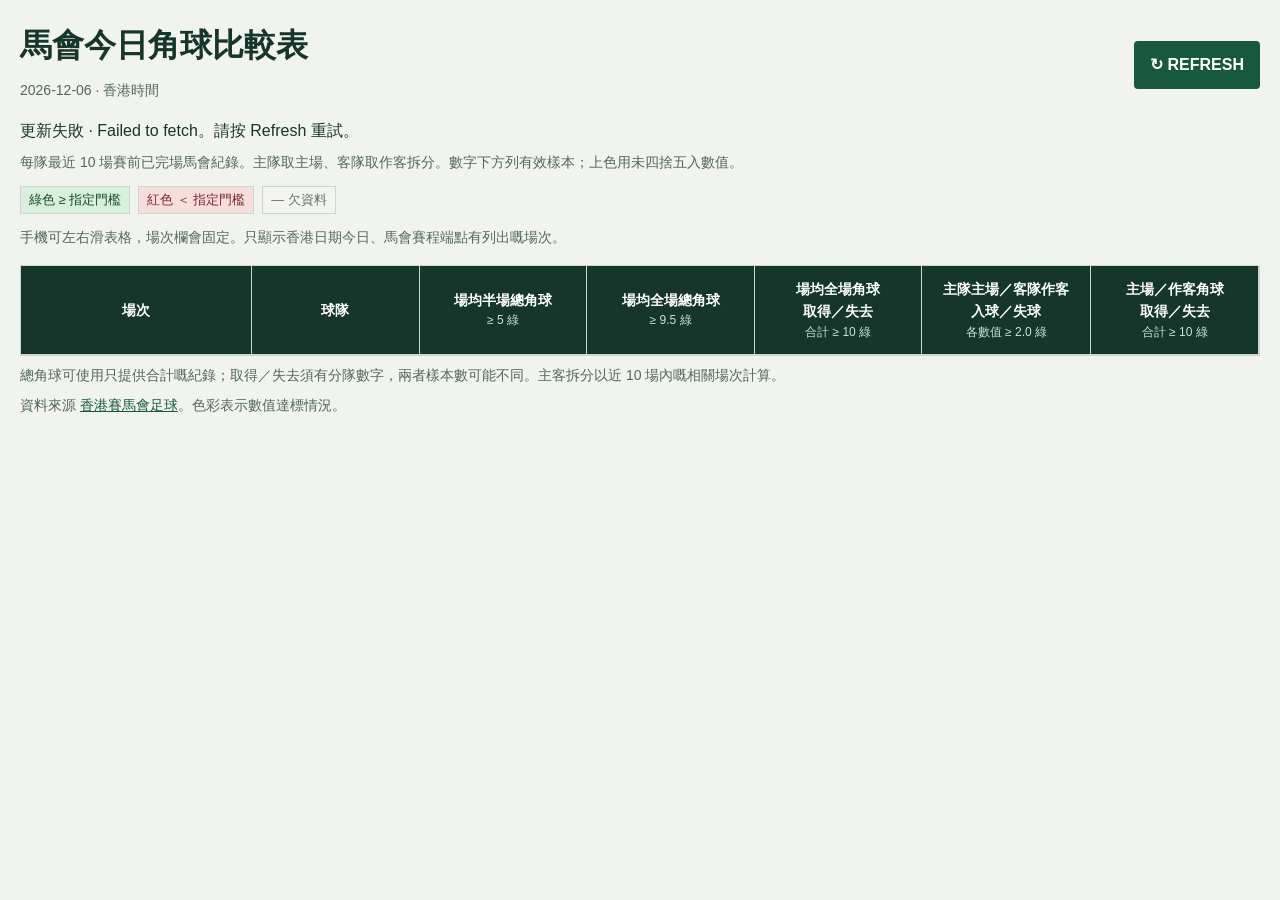
==== football-corner-table/index.html @ 9b38e11c "Publish today's HKJC corner comparison table with per-team threshold coloring" ====
<!doctype html>
<html lang="zh-Hant">
<head>
<meta charset="utf-8">
<meta name="viewport" content="width=device-width,initial-scale=1,viewport-fit=cover">
<title>馬會今日角球比較表</title>
<style>
:root{--ink:#17362b;--dim:#53675e;--line:#cbd8ce;--paper:#fff;--wash:#f0f3ee;--accent:#17583e}
*{box-sizing:border-box}body{margin:0;background:var(--wash);color:var(--ink);font:16px/1.6 -apple-system,BlinkMacSystemFont,"Segoe UI","Microsoft JhengHei",sans-serif}main{max-width:100rem;margin:auto;padding:1.25rem}
h1{font-size:clamp(1.4rem,3vw,2rem);margin:0}p{margin:.5rem 0}.heading{display:flex;justify-content:space-between;align-items:center;gap:1rem;flex-wrap:wrap}
button{font:inherit;min-height:48px;padding:.5rem 1rem;background:var(--accent);color:white;border:0;border-radius:.25rem;font-weight:650;cursor:pointer}button:disabled{opacity:.6;cursor:wait}:focus-visible{outline:3px solid #a65900;outline-offset:3px}
.note,small{color:var(--dim)}.note{font-size:.875rem}small{display:block;font-size:.75rem;font-weight:400}
.table-wrap{margin-top:1rem;overflow:auto;max-height:78vh;background:white;border:1px solid var(--line);overscroll-behavior:contain}
table{width:100%;min-width:1100px;border-collapse:separate;border-spacing:0;font-size:14px;font-variant-numeric:tabular-nums}
th,td{padding:.75rem .6rem;border-bottom:1px solid var(--line);border-right:1px solid var(--line);text-align:center;vertical-align:middle}
thead th{position:sticky;top:0;z-index:3;background:#17362b;color:white;min-width:145px;font-weight:650}
thead small{color:#c8e3d1}
th.match{position:sticky;left:0;background:white;z-index:2;text-align:left;min-width:200px;max-width:220px;font-weight:600}
th.team{text-align:left;min-width:130px;background:#fafcf9}
thead th:first-child{left:0;z-index:4;min-width:200px}
tbody tr:nth-child(2n) td,tbody tr:nth-child(2n) th.team{border-bottom:3px solid #a8bfae}
.value{font-size:1.1rem;font-weight:700;white-space:nowrap}
.green{background:#d7efdc;color:#164b2c}.red{background:#f8dddd;color:#742a2c}.missing{background:#f3f4f2;color:#617168}
.green small{color:#2c6542}.red small{color:#7b4646}
.goal-value{display:inline-block;padding:.2rem .4rem;border-radius:.2rem;font-size:1.1rem;font-weight:700}
.legend{display:flex;gap:.5rem;flex-wrap:wrap;margin:.75rem 0}.legend span{padding:.2rem .5rem;border:1px solid var(--line);font-size:.8rem}
a{color:var(--accent)}.team small{font-weight:600}
@media(max-width:700px){main{padding:1rem max(.75rem,env(safe-area-inset-right)) 2rem max(.75rem,env(safe-area-inset-left))}.table-wrap{max-height:75vh}th.match{min-width:155px;max-width:155px}thead th:first-child{min-width:155px}table{min-width:1020px}th,td{padding:.6rem .5rem}}
</style>
</head>
<body><main>
<div class="heading"><div><h1>馬會今日角球比較表</h1><p id="date" class="note"></p></div><button id="refresh">↻ REFRESH</button></div>
<p id="status" role="status">正在讀取今日場次…</p>
<p class="note">每隊最近 10 場賽前已完場馬會紀錄。主隊取主場、客隊取作客拆分。數字下方列有效樣本；上色用未四捨五入數值。</p>
<div class="legend"><span class="green">綠色 ≥ 指定門檻</span><span class="red">紅色 ＜ 指定門檻</span><span class="missing">— 欠資料</span></div>
<p class="note">手機可左右滑表格，場次欄會固定。只顯示香港日期今日、馬會賽程端點有列出嘅場次。</p>
<div class="table-wrap" role="region" aria-label="今日場次角球及得失球比較表，可左右滑動" tabindex="0">
<table>
<thead><tr>
<th scope="col">場次</th><th scope="col">球隊</th>
<th scope="col">場均半場總角球<small>≥ 5 綠</small></th>
<th scope="col">場均全場總角球<small>≥ 9.5 綠</small></th>
<th scope="col">場均全場角球<br>取得／失去<small>合計 ≥ 10 綠</small></th>
<th scope="col">主隊主場／客隊作客<br>入球／失球<small>各數值 ≥ 2.0 綠</small></th>
<th scope="col">主場／作客角球<br>取得／失去<small>合計 ≥ 10 綠</small></th>
</tr></thead><tbody id="matches"></tbody>
</table></div>
<p class="note">總角球可使用只提供合計嘅紀錄；取得／失去須有分隊數字，兩者樣本數可能不同。主客拆分以近 10 場內嘅相關場次計算。</p>
<p class="note">資料來源 <a href="https://bet.hkjc.com/ch/football/home" target="_blank" rel="noopener">香港賽馬會足球</a>。色彩表示數值達標情況。</p>
</main><script type="module" src="app.js?v=1"></script></body></html>
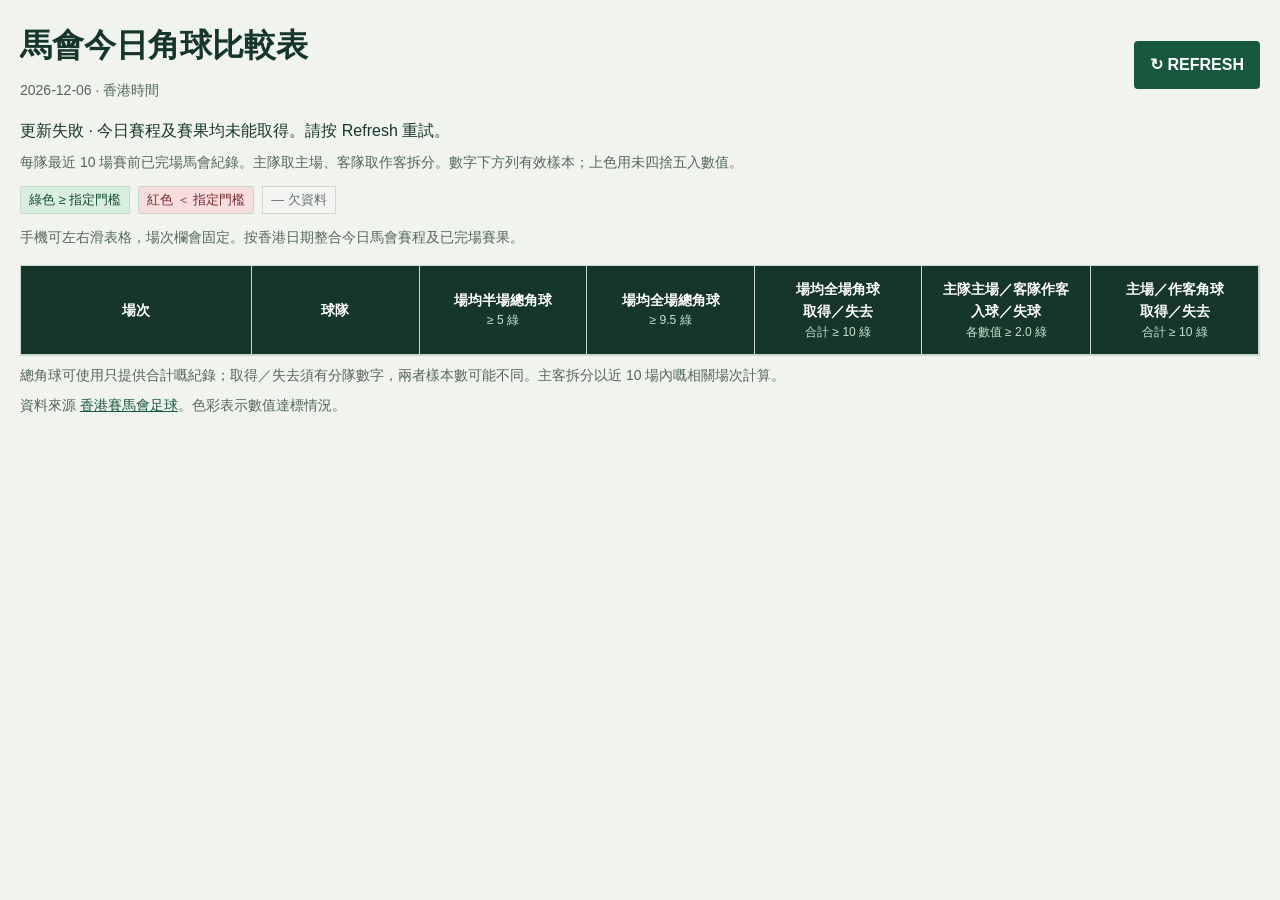
==== commit a698ece5: "Include today's completed HKJC fixtures alongside listed matches" ====
--- a/football-corner-table/index.html
+++ b/football-corner-table/index.html
@@ -33,7 +33,7 @@
 <p id="status" role="status">正在讀取今日場次…</p>
 <p class="note">每隊最近 10 場賽前已完場馬會紀錄。主隊取主場、客隊取作客拆分。數字下方列有效樣本；上色用未四捨五入數值。</p>
 <div class="legend"><span class="green">綠色 ≥ 指定門檻</span><span class="red">紅色 ＜ 指定門檻</span><span class="missing">— 欠資料</span></div>
-<p class="note">手機可左右滑表格，場次欄會固定。只顯示香港日期今日、馬會賽程端點有列出嘅場次。</p>
+<p class="note">手機可左右滑表格，場次欄會固定。按香港日期整合今日馬會賽程及已完場賽果。</p>
 <div class="table-wrap" role="region" aria-label="今日場次角球及得失球比較表，可左右滑動" tabindex="0">
 <table>
 <thead><tr>
@@ -47,4 +47,4 @@
 </table></div>
 <p class="note">總角球可使用只提供合計嘅紀錄；取得／失去須有分隊數字，兩者樣本數可能不同。主客拆分以近 10 場內嘅相關場次計算。</p>
 <p class="note">資料來源 <a href="https://bet.hkjc.com/ch/football/home" target="_blank" rel="noopener">香港賽馬會足球</a>。色彩表示數值達標情況。</p>
-</main><script type="module" src="app.js?v=1"></script></body></html>
+</main><script type="module" src="app.js?v=2"></script></body></html>
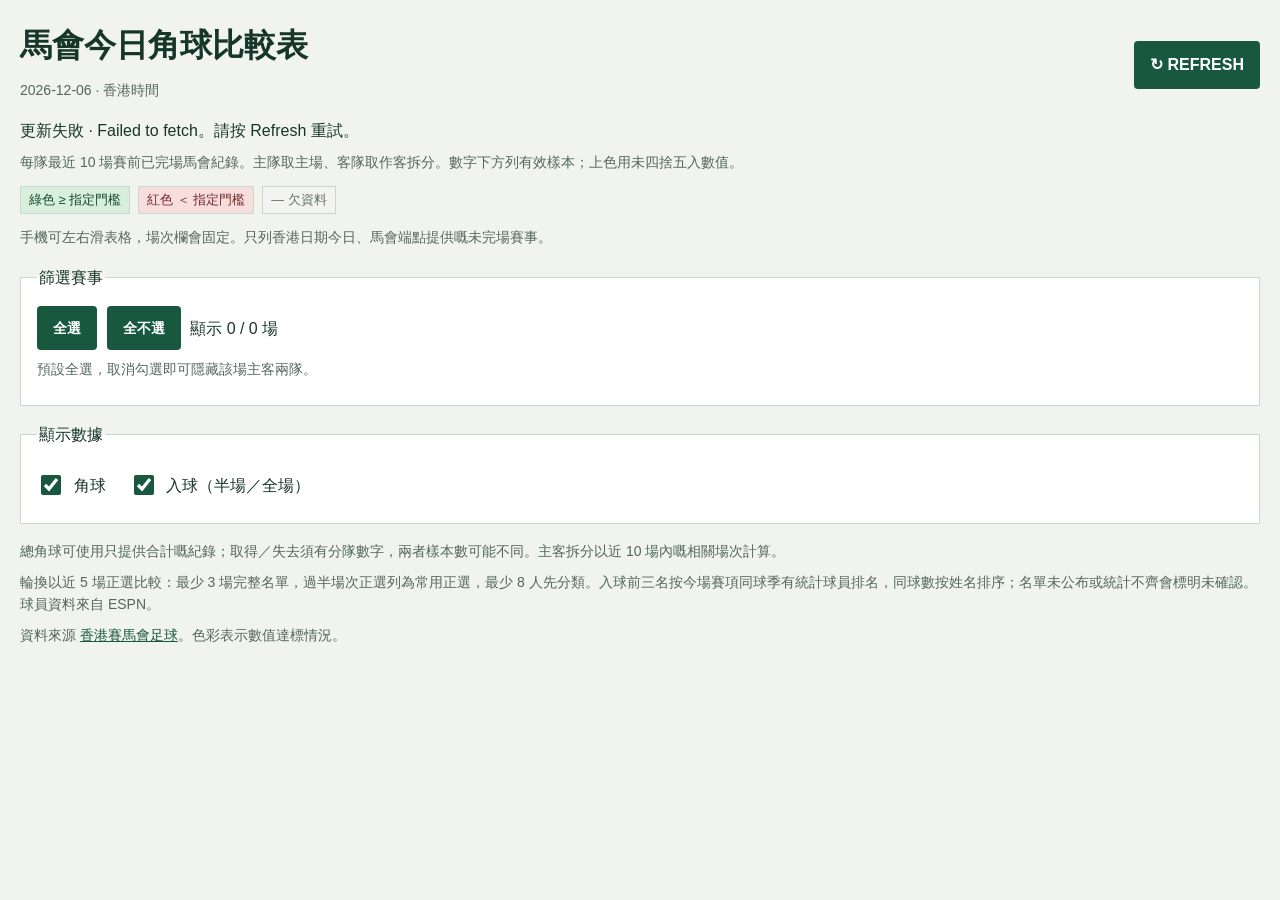
==== commit 0f96cf0c: "Add fixture and metric filters, half-time goal splits and lineup alerts" ====
--- a/football-corner-table/index.html
+++ b/football-corner-table/index.html
@@ -11,7 +11,7 @@
 button{font:inherit;min-height:48px;padding:.5rem 1rem;background:var(--accent);color:white;border:0;border-radius:.25rem;font-weight:650;cursor:pointer}button:disabled{opacity:.6;cursor:wait}:focus-visible{outline:3px solid #a65900;outline-offset:3px}
 .note,small{color:var(--dim)}.note{font-size:.875rem}small{display:block;font-size:.75rem;font-weight:400}
 .table-wrap{margin-top:1rem;overflow:auto;max-height:78vh;background:white;border:1px solid var(--line);overscroll-behavior:contain}
-table{width:100%;min-width:1100px;border-collapse:separate;border-spacing:0;font-size:14px;font-variant-numeric:tabular-nums}
+table{width:100%;min-width:1470px;border-collapse:separate;border-spacing:0;font-size:14px;font-variant-numeric:tabular-nums}
 th,td{padding:.75rem .6rem;border-bottom:1px solid var(--line);border-right:1px solid var(--line);text-align:center;vertical-align:middle}
 thead th{position:sticky;top:0;z-index:3;background:#17362b;color:white;min-width:145px;font-weight:650}
 thead small{color:#c8e3d1}
@@ -25,7 +25,9 @@
 .goal-value{display:inline-block;padding:.2rem .4rem;border-radius:.2rem;font-size:1.1rem;font-weight:700}
 .legend{display:flex;gap:.5rem;flex-wrap:wrap;margin:.75rem 0}.legend span{padding:.2rem .5rem;border:1px solid var(--line);font-size:.8rem}
 a{color:var(--accent)}.team small{font-weight:600}
-@media(max-width:700px){main{padding:1rem max(.75rem,env(safe-area-inset-right)) 2rem max(.75rem,env(safe-area-inset-left))}.table-wrap{max-height:75vh}th.match{min-width:155px;max-width:155px}thead th:first-child{min-width:155px}table{min-width:1020px}th,td{padding:.6rem .5rem}}
+@media(max-width:700px){main{padding:1rem max(.75rem,env(safe-area-inset-right)) 2rem max(.75rem,env(safe-area-inset-left))}.table-wrap{max-height:75vh}th.match{min-width:155px;max-width:155px}thead th:first-child{min-width:155px}table{min-width:1450px}th,td{padding:.6rem .5rem}}
+[hidden]{display:none!important}.filters{margin:1rem 0;padding:1rem;border:1px solid var(--line);background:white}.filter-head{display:flex;align-items:center;gap:.6rem;flex-wrap:wrap}.filter-head button{font-size:.85rem;min-height:44px}.filter-options{display:grid;grid-template-columns:repeat(auto-fit,minmax(min(100%,320px),1fr));gap:.25rem .75rem;margin-top:.5rem}.filters label{display:flex;align-items:center;gap:.6rem;min-height:44px;cursor:pointer}.filters input{width:20px;height:20px;flex-shrink:0;accent-color:var(--accent)}.column-options{display:flex;gap:1.5rem;flex-wrap:wrap}.hide-corners [data-kind="corners"],.hide-goals [data-kind="goals"]{display:none}
+.lineup-names{font-size:.8rem;line-height:1.55;text-align:left}.lineup-names span{display:block}
 </style>
 </head>
 <body><main>
@@ -33,18 +35,22 @@
 <p id="status" role="status">正在讀取今日場次…</p>
 <p class="note">每隊最近 10 場賽前已完場馬會紀錄。主隊取主場、客隊取作客拆分。數字下方列有效樣本；上色用未四捨五入數值。</p>
 <div class="legend"><span class="green">綠色 ≥ 指定門檻</span><span class="red">紅色 ＜ 指定門檻</span><span class="missing">— 欠資料</span></div>
-<p class="note">手機可左右滑表格，場次欄會固定。按香港日期整合今日馬會賽程及已完場賽果。</p>
-<div class="table-wrap" role="region" aria-label="今日場次角球及得失球比較表，可左右滑動" tabindex="0">
-<table>
+<p class="note">手機可左右滑表格，場次欄會固定。只列香港日期今日、馬會端點提供嘅未完場賽事。</p>
+<fieldset class="filters"><legend>篩選賽事</legend><div class="filter-head"><button id="select-all" type="button">全選</button><button id="select-none" type="button">全不選</button><span id="selection-count" role="status"></span></div><p class="note">預設全選，取消勾選即可隱藏該場主客兩隊。</p><div id="fixture-options" class="filter-options"></div></fieldset>
+<fieldset class="filters"><legend>顯示數據</legend><div class="column-options"><label><input id="show-corners" type="checkbox" checked>角球</label><label><input id="show-goals" type="checkbox" checked>入球（半場／全場）</label></div></fieldset>
+<p id="no-selection" hidden role="status">未選擇賽事，請勾選場次或按「全選」。</p>
+<div id="comparison" class="table-wrap" role="region" aria-label="今日場次角球及得失球比較表，可左右滑動" tabindex="0">
+<table id="comparison-table">
 <thead><tr>
 <th scope="col">場次</th><th scope="col">球隊</th>
-<th scope="col">場均半場總角球<small>≥ 5 綠</small></th>
-<th scope="col">場均全場總角球<small>≥ 9.5 綠</small></th>
-<th scope="col">場均全場角球<br>取得／失去<small>合計 ≥ 10 綠</small></th>
-<th scope="col">主隊主場／客隊作客<br>入球／失球<small>各數值 ≥ 2.0 綠</small></th>
-<th scope="col">主場／作客角球<br>取得／失去<small>合計 ≥ 10 綠</small></th>
+<th scope="col" data-kind="corners">場均半場總角球<small>≥ 5 綠</small></th>
+<th scope="col" data-kind="corners">場均全場總角球<small>≥ 9.5 綠</small></th>
+<th scope="col" data-kind="corners">場均全場角球<br>取得／失去<small>合計 ≥ 10 綠</small></th>
+<th scope="col" data-kind="goals">主隊主場／客隊作客<br>半場入球／失球<small>各數值 ≥ 1.0 綠</small></th>
+<th scope="col" data-kind="goals">主隊主場／客隊作客<br>全場入球／失球<small>各數值 ≥ 2.0 綠</small></th>
+<th scope="col" data-kind="corners">主場／作客角球<br>取得／失去<small>合計 ≥ 10 綠</small></th><th scope="col">輪換情況<small>多過 4 人紅</small></th><th scope="col">前三射手是否正選<small>有人未正選紅</small></th>
 </tr></thead><tbody id="matches"></tbody>
 </table></div>
 <p class="note">總角球可使用只提供合計嘅紀錄；取得／失去須有分隊數字，兩者樣本數可能不同。主客拆分以近 10 場內嘅相關場次計算。</p>
-<p class="note">資料來源 <a href="https://bet.hkjc.com/ch/football/home" target="_blank" rel="noopener">香港賽馬會足球</a>。色彩表示數值達標情況。</p>
-</main><script type="module" src="app.js?v=2"></script></body></html>
+<p class="note">輪換以近 5 場正選比較：最少 3 場完整名單，過半場次正選列為常用正選，最少 8 人先分類。入球前三名按今場賽項同球季有統計球員排名，同球數按姓名排序；名單未公布或統計不齊會標明未確認。球員資料來自 ESPN。</p><p class="note">資料來源 <a href="https://bet.hkjc.com/ch/football/home" target="_blank" rel="noopener">香港賽馬會足球</a>。色彩表示數值達標情況。</p>
+</main><script type="module" src="app.js?v=4"></script></body></html>
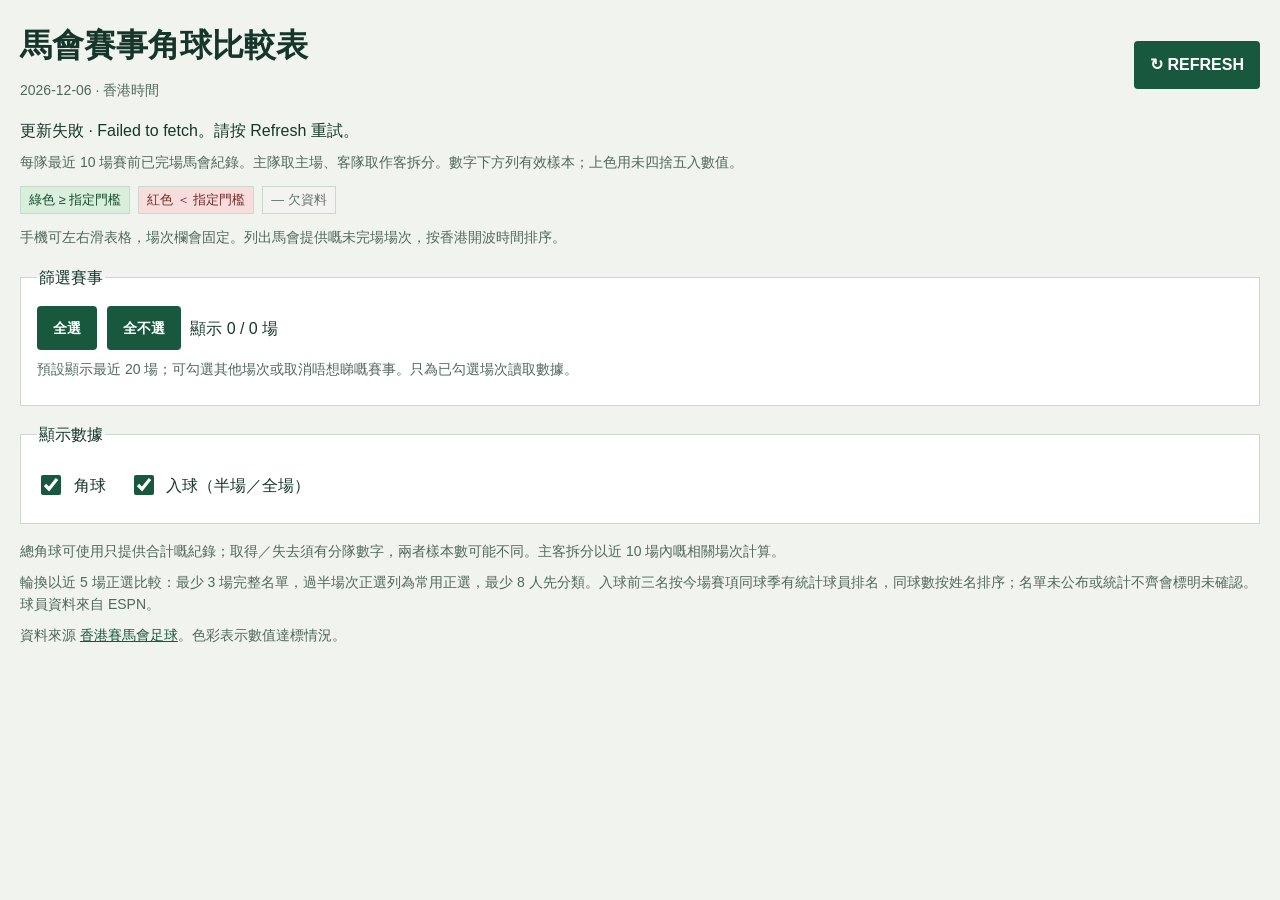
==== commit b0bcd039: "List upcoming fixtures and default to nearest twenty with lazy loading" ====
--- a/football-corner-table/index.html
+++ b/football-corner-table/index.html
@@ -3,7 +3,7 @@
 <head>
 <meta charset="utf-8">
 <meta name="viewport" content="width=device-width,initial-scale=1,viewport-fit=cover">
-<title>馬會今日角球比較表</title>
+<title>馬會賽事角球比較表</title>
 <style>
 :root{--ink:#17362b;--dim:#53675e;--line:#cbd8ce;--paper:#fff;--wash:#f0f3ee;--accent:#17583e}
 *{box-sizing:border-box}body{margin:0;background:var(--wash);color:var(--ink);font:16px/1.6 -apple-system,BlinkMacSystemFont,"Segoe UI","Microsoft JhengHei",sans-serif}main{max-width:100rem;margin:auto;padding:1.25rem}
@@ -31,15 +31,15 @@
 </style>
 </head>
 <body><main>
-<div class="heading"><div><h1>馬會今日角球比較表</h1><p id="date" class="note"></p></div><button id="refresh">↻ REFRESH</button></div>
-<p id="status" role="status">正在讀取今日場次…</p>
+<div class="heading"><div><h1>馬會賽事角球比較表</h1><p id="date" class="note"></p></div><button id="refresh">↻ REFRESH</button></div>
+<p id="status" role="status">正在讀取馬會場次…</p>
 <p class="note">每隊最近 10 場賽前已完場馬會紀錄。主隊取主場、客隊取作客拆分。數字下方列有效樣本；上色用未四捨五入數值。</p>
 <div class="legend"><span class="green">綠色 ≥ 指定門檻</span><span class="red">紅色 ＜ 指定門檻</span><span class="missing">— 欠資料</span></div>
-<p class="note">手機可左右滑表格，場次欄會固定。只列香港日期今日、馬會端點提供嘅未完場賽事。</p>
-<fieldset class="filters"><legend>篩選賽事</legend><div class="filter-head"><button id="select-all" type="button">全選</button><button id="select-none" type="button">全不選</button><span id="selection-count" role="status"></span></div><p class="note">預設全選，取消勾選即可隱藏該場主客兩隊。</p><div id="fixture-options" class="filter-options"></div></fieldset>
+<p class="note">手機可左右滑表格，場次欄會固定。列出馬會提供嘅未完場場次，按香港開波時間排序。</p>
+<fieldset class="filters"><legend>篩選賽事</legend><div class="filter-head"><button id="select-all" type="button">全選</button><button id="select-none" type="button">全不選</button><span id="selection-count" role="status"></span></div><p class="note">預設顯示最近 20 場；可勾選其他場次或取消唔想睇嘅賽事。只為已勾選場次讀取數據。</p><div id="fixture-options" class="filter-options"></div></fieldset>
 <fieldset class="filters"><legend>顯示數據</legend><div class="column-options"><label><input id="show-corners" type="checkbox" checked>角球</label><label><input id="show-goals" type="checkbox" checked>入球（半場／全場）</label></div></fieldset>
 <p id="no-selection" hidden role="status">未選擇賽事，請勾選場次或按「全選」。</p>
-<div id="comparison" class="table-wrap" role="region" aria-label="今日場次角球及得失球比較表，可左右滑動" tabindex="0">
+<div id="comparison" class="table-wrap" role="region" aria-label="場次角球及得失球比較表，可左右滑動" tabindex="0">
 <table id="comparison-table">
 <thead><tr>
 <th scope="col">場次</th><th scope="col">球隊</th>
@@ -53,4 +53,4 @@
 </table></div>
 <p class="note">總角球可使用只提供合計嘅紀錄；取得／失去須有分隊數字，兩者樣本數可能不同。主客拆分以近 10 場內嘅相關場次計算。</p>
 <p class="note">輪換以近 5 場正選比較：最少 3 場完整名單，過半場次正選列為常用正選，最少 8 人先分類。入球前三名按今場賽項同球季有統計球員排名，同球數按姓名排序；名單未公布或統計不齊會標明未確認。球員資料來自 ESPN。</p><p class="note">資料來源 <a href="https://bet.hkjc.com/ch/football/home" target="_blank" rel="noopener">香港賽馬會足球</a>。色彩表示數值達標情況。</p>
-</main><script type="module" src="app.js?v=4"></script></body></html>
+</main><script type="module" src="app.js?v=5"></script></body></html>
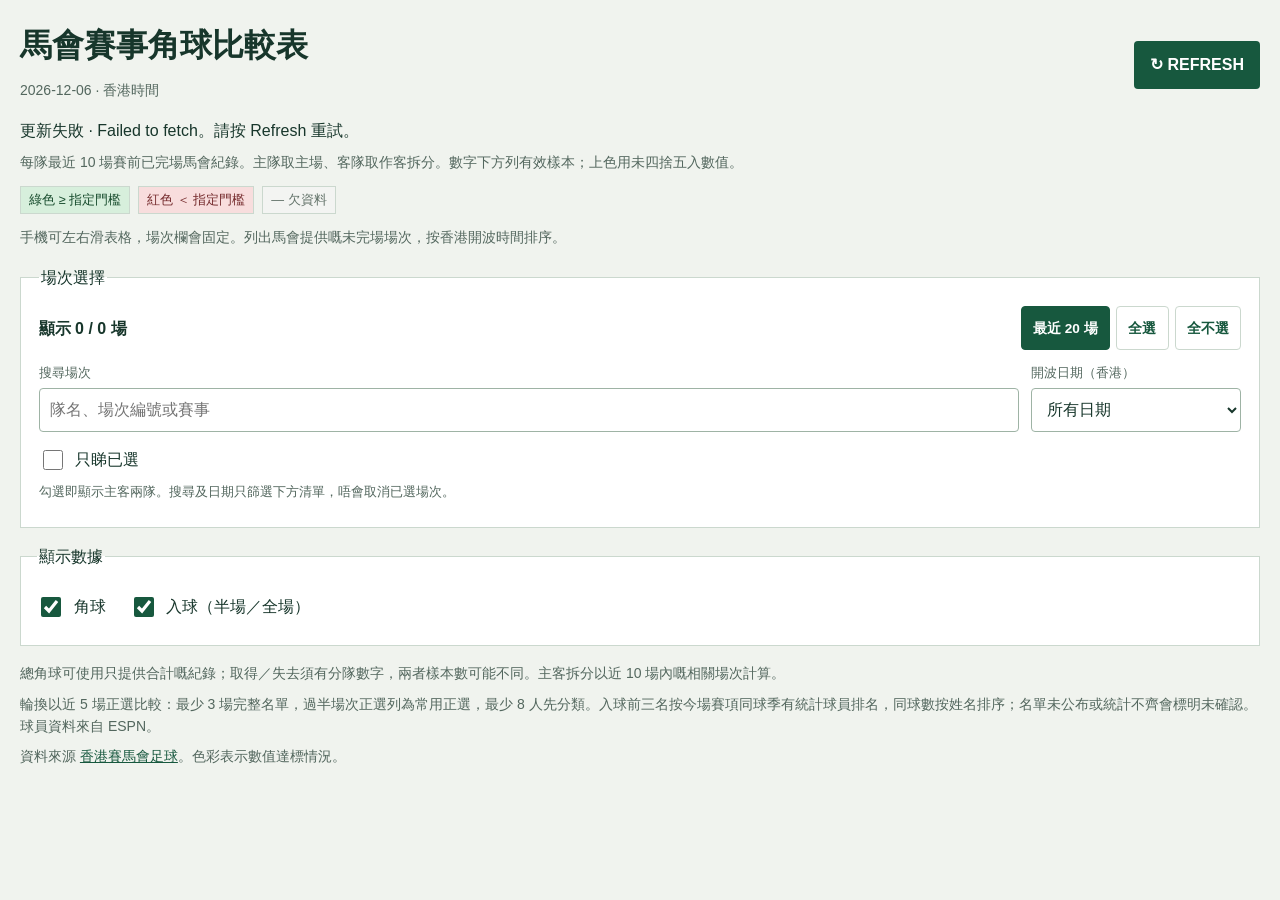
==== commit 95a2f49f: "Organize fixture selection by date with search and compact mobile controls" ====
--- a/football-corner-table/index.html
+++ b/football-corner-table/index.html
@@ -27,6 +27,7 @@
 a{color:var(--accent)}.team small{font-weight:600}
 @media(max-width:700px){main{padding:1rem max(.75rem,env(safe-area-inset-right)) 2rem max(.75rem,env(safe-area-inset-left))}.table-wrap{max-height:75vh}th.match{min-width:155px;max-width:155px}thead th:first-child{min-width:155px}table{min-width:1450px}th,td{padding:.6rem .5rem}}
 [hidden]{display:none!important}.filters{margin:1rem 0;padding:1rem;border:1px solid var(--line);background:white}.filter-head{display:flex;align-items:center;gap:.6rem;flex-wrap:wrap}.filter-head button{font-size:.85rem;min-height:44px}.filter-options{display:grid;grid-template-columns:repeat(auto-fit,minmax(min(100%,320px),1fr));gap:.25rem .75rem;margin-top:.5rem}.filters label{display:flex;align-items:center;gap:.6rem;min-height:44px;cursor:pointer}.filters input{width:20px;height:20px;flex-shrink:0;accent-color:var(--accent)}.column-options{display:flex;gap:1.5rem;flex-wrap:wrap}.hide-corners [data-kind="corners"],.hide-goals [data-kind="goals"]{display:none}
+.filters{min-inline-size:0}.fixture-filter{padding:1rem 1.1rem}.fixture-filter .filter-head{justify-content:space-between}.filter-actions{display:flex;gap:.4rem;flex-wrap:wrap}.filter-actions button{background:white;color:var(--accent);border:1px solid var(--line);font-weight:600;padding:.4rem .7rem}.filter-actions button:first-child{background:var(--accent);color:white;border-color:var(--accent)}.filter-tools{display:grid;grid-template-columns:minmax(0,1fr) 210px;gap:.75rem;margin-top:.8rem}.filters .filter-tools label{display:block;min-height:0;cursor:default;font-size:.8rem;color:var(--dim)}.filters input[type="search"],.filters select{display:block;width:100%;height:44px;margin-top:.25rem;border:1px solid #9eb3a5;border-radius:4px;background:white;color:var(--ink);font:inherit;font-size:16px;padding:.5rem .65rem}.filter-subline{display:flex;justify-content:space-between;align-items:center;gap:1rem;margin-top:.4rem}.filter-hint{margin:0 0 .5rem;font-size:.8rem}.fixture-day{border-top:1px solid var(--line);padding:.8rem 0 .2rem}.date-heading{display:flex;align-items:center;justify-content:space-between;gap:1rem;margin-bottom:.4rem}.date-heading h2{margin:0;font-size:.9rem;font-weight:700}.fixture-grid{display:grid;grid-template-columns:repeat(auto-fit,minmax(min(100%,300px),1fr));gap:.4rem}.filters .fixture-choice{min-width:0;min-height:62px;padding:.5rem .65rem;border:1px solid #dce3dd;border-radius:4px;align-items:center;margin:0}.fixture-choice:has(input:checked){border-color:#44745a;background:#f1f7f2}.fixture-copy{min-width:0;display:block;line-height:1.4}.fixture-copy>span{display:block;font-size:.9rem;font-weight:600;overflow-wrap:anywhere}.fixture-copy small{font-size:.72rem;margin-bottom:.2rem}.fixture-choice:hover{background:#f4f7f2}@media(max-width:600px){.fixture-filter{padding:.8rem}.filter-tools{grid-template-columns:1fr}.filter-head>strong{width:100%}.filter-actions{width:100%}.filter-actions button{flex:1}.fixture-grid{grid-template-columns:1fr}}
 .lineup-names{font-size:.8rem;line-height:1.55;text-align:left}.lineup-names span{display:block}
 </style>
 </head>
@@ -36,7 +37,12 @@
 <p class="note">每隊最近 10 場賽前已完場馬會紀錄。主隊取主場、客隊取作客拆分。數字下方列有效樣本；上色用未四捨五入數值。</p>
 <div class="legend"><span class="green">綠色 ≥ 指定門檻</span><span class="red">紅色 ＜ 指定門檻</span><span class="missing">— 欠資料</span></div>
 <p class="note">手機可左右滑表格，場次欄會固定。列出馬會提供嘅未完場場次，按香港開波時間排序。</p>
-<fieldset class="filters"><legend>篩選賽事</legend><div class="filter-head"><button id="select-all" type="button">全選</button><button id="select-none" type="button">全不選</button><span id="selection-count" role="status"></span></div><p class="note">預設顯示最近 20 場；可勾選其他場次或取消唔想睇嘅賽事。只為已勾選場次讀取數據。</p><div id="fixture-options" class="filter-options"></div></fieldset>
+<fieldset class="filters fixture-filter"><legend>場次選擇</legend>
+<div class="filter-head"><strong id="selection-count" role="status"></strong><div class="filter-actions"><button id="nearest-twenty" type="button">最近 20 場</button><button id="select-all" type="button">全選</button><button id="select-none" type="button">全不選</button></div></div>
+<div class="filter-tools"><label class="search-field" for="fixture-search"><span>搜尋場次</span><input id="fixture-search" type="search" placeholder="隊名、場次編號或賽事" autocomplete="off"></label><label class="date-field" for="fixture-date"><span>開波日期（香港）</span><select id="fixture-date"><option value="">所有日期</option></select></label></div>
+<div class="filter-subline"><label><input id="selected-only" type="checkbox">只睇已選</label><span id="filter-results" class="note" role="status"></span></div>
+<p class="note filter-hint">勾選即顯示主客兩隊。搜尋及日期只篩選下方清單，唔會取消已選場次。</p>
+<p id="filter-empty" class="note" hidden role="status">搵唔到符合條件嘅場次，試下更改搜尋或日期。</p><div id="fixture-options"></div></fieldset>
 <fieldset class="filters"><legend>顯示數據</legend><div class="column-options"><label><input id="show-corners" type="checkbox" checked>角球</label><label><input id="show-goals" type="checkbox" checked>入球（半場／全場）</label></div></fieldset>
 <p id="no-selection" hidden role="status">未選擇賽事，請勾選場次或按「全選」。</p>
 <div id="comparison" class="table-wrap" role="region" aria-label="場次角球及得失球比較表，可左右滑動" tabindex="0">
@@ -53,4 +59,4 @@
 </table></div>
 <p class="note">總角球可使用只提供合計嘅紀錄；取得／失去須有分隊數字，兩者樣本數可能不同。主客拆分以近 10 場內嘅相關場次計算。</p>
 <p class="note">輪換以近 5 場正選比較：最少 3 場完整名單，過半場次正選列為常用正選，最少 8 人先分類。入球前三名按今場賽項同球季有統計球員排名，同球數按姓名排序；名單未公布或統計不齊會標明未確認。球員資料來自 ESPN。</p><p class="note">資料來源 <a href="https://bet.hkjc.com/ch/football/home" target="_blank" rel="noopener">香港賽馬會足球</a>。色彩表示數值達標情況。</p>
-</main><script type="module" src="app.js?v=5"></script></body></html>
+</main><script type="module" src="app.js?v=7"></script></body></html>
